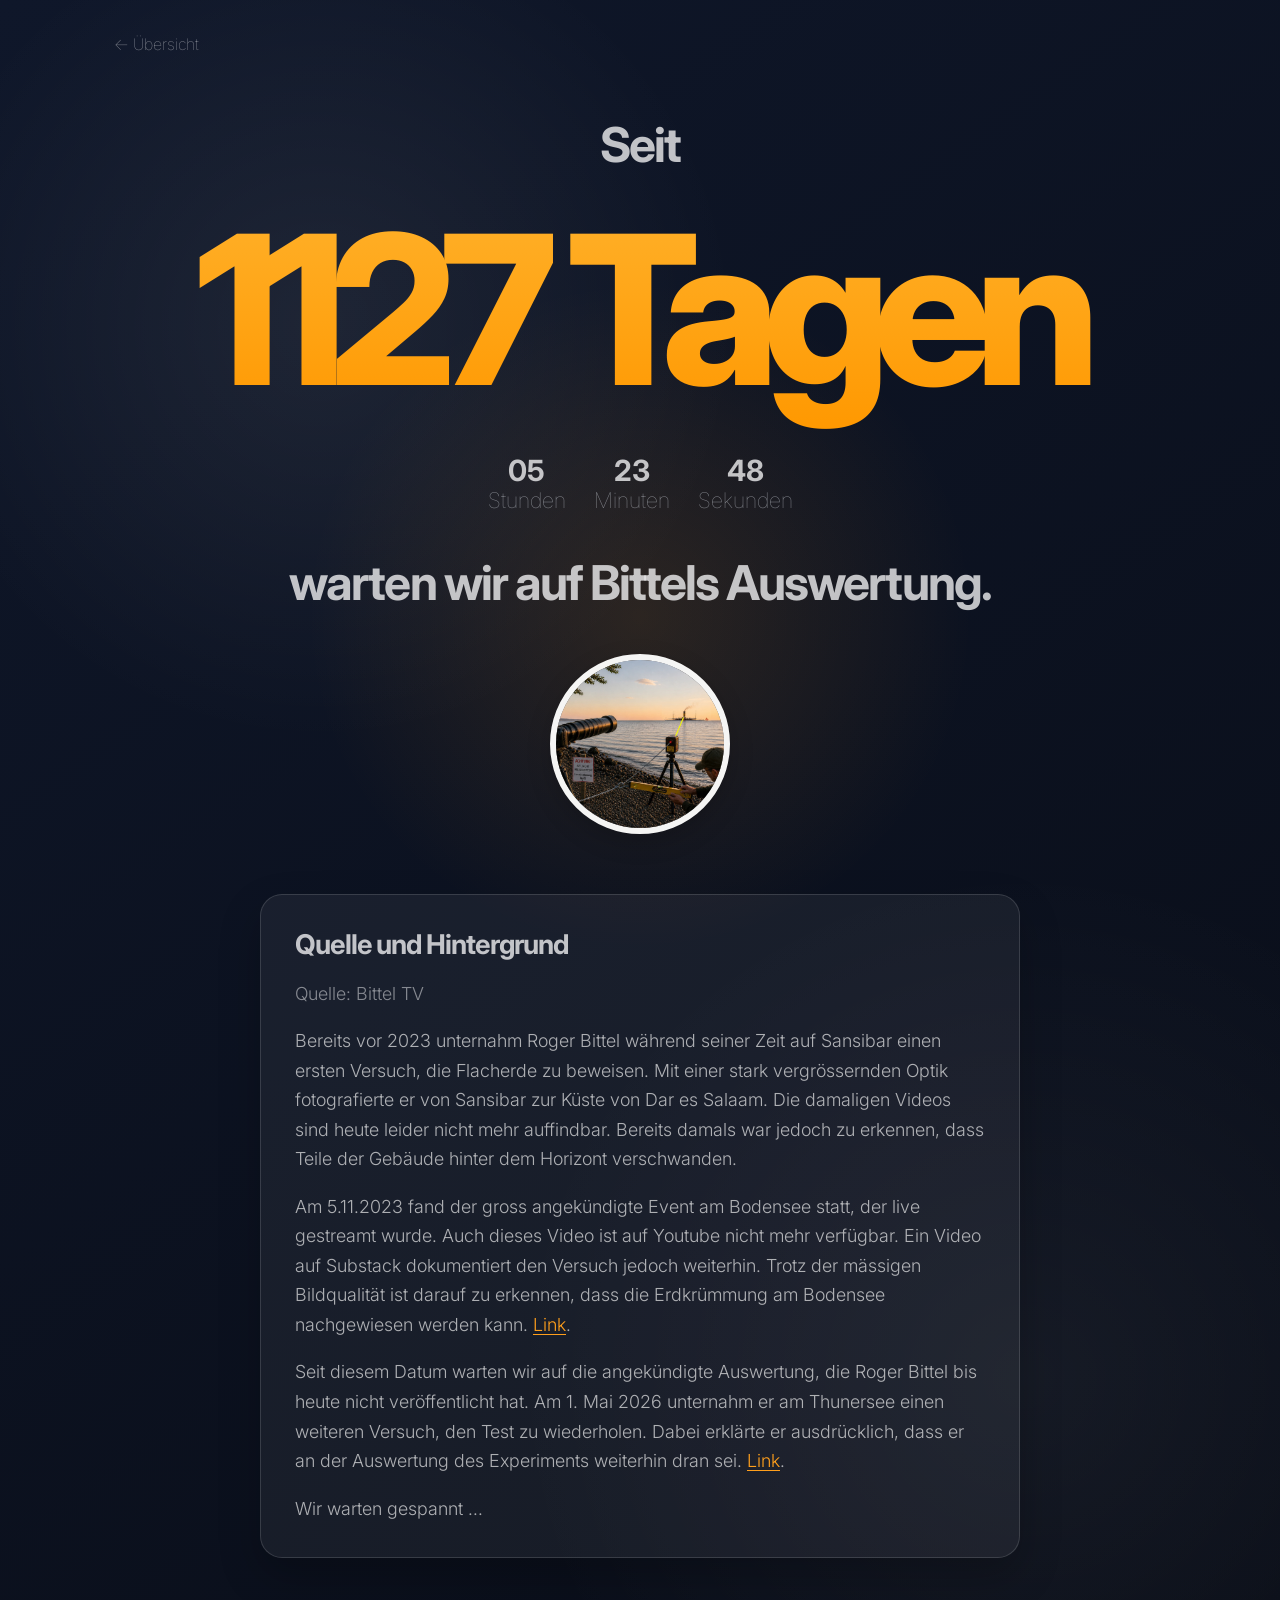
==== reality-checks/flacherdebeweis.html @ c2b37e0a "Update Workflow, add flacherde" ====
<!DOCTYPE html>
<html lang="de">
<!--
Hosted @: GitHub Pages
A FFC project page
-->
<head>
  <meta charset="utf-8">
  <meta name="viewport" content="width=device-width, initial-scale=1">
  <title>Flacherde | FFC Reality Checker</title>
  <link rel="preconnect" href="https://fonts.googleapis.com">
  <link rel="preconnect" href="https://fonts.gstatic.com" crossorigin>
  <link href="https://fonts.googleapis.com/css2?family=Inter:wght@100;300;700;800&display=swap" rel="stylesheet">
  <link rel="stylesheet" href="../css/style.css">
  <script defer src="../js/countdown.js"></script>
</head>

<body class="countdown-page">
  <header class="site-header">
    <a class="back-link" href="../index.html">← Übersicht</a>
  </header>

  <main class="countdown-main" data-count-mode="since" data-target-date="2023-11-05T00:00:00+01:00">
    <p class="label">Seit</p>

    <h1 class="countdown-title"><span id="days">–</span> Tagen</h1>

    <div class="subtime" aria-label="Zusätzlicher Zähler">
      <span><strong id="hours">–</strong>Stunden</span>
      <span><strong id="minutes">–</strong>Minuten</span>
      <span><strong id="seconds">–</strong>Sekunden</span>
    </div>

    <p class="label">warten wir auf Bittels Auswertung.</p>

    <img class="portrait" src="../img/flacherde--laser.png" alt="Flacherde Projekt Bodensee">

    <section class="info-box" aria-labelledby="flacherde-hintergrund">
      <h2 id="flacherde-hintergrund">Quelle und Hintergrund</h2>

      <p class="source">Quelle: Bittel TV</p>

      <p>Bereits vor 2023 unternahm Roger Bittel während seiner Zeit auf Sansibar einen ersten Versuch, die Flacherde zu beweisen. Mit einer stark vergrössernden Optik fotografierte er von Sansibar zur Küste von Dar es Salaam. Die damaligen Videos sind heute leider nicht mehr auffindbar. Bereits damals war jedoch zu erkennen, dass Teile der Gebäude hinter dem Horizont verschwanden.</p>

      <p>Am 5.11.2023 fand der gross angekündigte Event am Bodensee statt, der live gestreamt wurde. Auch dieses Video ist auf Youtube nicht mehr verfügbar. Ein Video auf Substack dokumentiert den Versuch jedoch weiterhin. Trotz der mässigen Bildqualität ist darauf zu erkennen, dass die Erdkrümmung am Bodensee nachgewiesen werden kann. <a href="https://schwurbeleieiei.substack.com/p/flacherde-fail" target="_blank" rel="noopener">Link</a>.</p>

      <p>Seit diesem Datum warten wir auf die angekündigte Auswertung, die Roger Bittel bis heute nicht veröffentlicht hat. Am 1. Mai 2026 unternahm er am Thunersee einen weiteren Versuch, den Test zu wiederholen. Dabei erklärte er ausdrücklich, dass er an der Auswertung des Experiments weiterhin dran sei. <a href="https://www.youtube.com/live/4jQVCaQJSF0?si=W2OOu3iBfOSeP1W_&t=314" target="_blank" rel="noopener">Link</a>.</p>


      <p>Wir warten gespannt ...</p>
    </section>
  </main>
</body>
</html>
---- css/style.css ----
:root {
  --bg: #0f172a;
  --fg: rgba(244, 244, 245, 0.62);
  --fg-strong: rgba(244, 244, 245, 0.78);
  --muted: rgba(199, 203, 211, 0.62);
  --accent: #ff9f1c;
  --accent-top: #ffb22c;
  --accent-bottom: #ff9800;
  --ring: #f5f5f4;
}

* {
  box-sizing: border-box;
}

html,
body {
  margin: 0;
  min-height: 100%;
}

body {
  min-height: 100vh;
  color: var(--fg);
  font-family: Inter, ui-sans-serif, system-ui, -apple-system, BlinkMacSystemFont, "Segoe UI", Roboto, Helvetica, Arial, sans-serif;
  text-align: center;
  background:
    radial-gradient(circle at 50% 38%, rgba(255, 159, 28, 0.13), transparent 28%),
    radial-gradient(circle at 25% 20%, rgba(255, 255, 255, 0.07), transparent 26%),
    radial-gradient(circle at 80% 85%, rgba(255, 255, 255, 0.05), transparent 30%),
    linear-gradient(145deg, #0f172a 0%, #090d17 100%);
  overflow-x: hidden;
}

a {
  color: inherit;
  text-decoration: none;
}

.site-header {
  width: min(92vw, 1100px);
  margin: 0 auto;
  padding: 34px 24px 0;
  display: flex;
  justify-content: space-between;
  align-items: center;
}

.back-link {
  font-weight: 100;
  color: var(--fg);
}

.overview {
  width: min(92vw, 1100px);
  margin: 0 auto;
  padding: clamp(42px, 8vh, 86px) 24px;
}

.overview h1 {
  margin: 0 0 46px;
  font-size: clamp(2.4rem, 6vw, 5rem);
  color: var(--accent);
  letter-spacing: -0.07em;
  line-height: 0.95;
}

.overview-subline {
  margin: -30px 0 52px;
  font-size: clamp(1.2rem, 3vw, 2.5rem);
  line-height: 1.05;
  font-weight: 100;
  letter-spacing: -0.04em;
  color: var(--accent);
}

.grid {
  display: grid;
  grid-template-columns: repeat(auto-fit, minmax(210px, 1fr));
  gap: clamp(32px, 6vw, 56px);
}

.card {
  text-align: center;
}

.card a {
  display: block;
  transition: transform .22s ease;
}

.card-circle {
  width: clamp(145px, 22vw, 190px);
  aspect-ratio: 1 / 1;
  border-radius: 50%;
  border: 6px solid var(--ring);
  overflow: hidden;
  margin: 0 auto 18px;
  background: rgba(255, 255, 255, 0.06);
  box-shadow:
    inset 0 0 0 1px rgba(255, 255, 255, .52),
    0 8px 24px rgba(0, 0, 0, .18);
  display: grid;
  place-items: center;
  transition:
    transform .22s ease,
    border-color .22s ease,
    box-shadow .22s ease,
    background-color .22s ease;
}

.card-circle img {
  width: 100%;
  height: 100%;
  object-fit: cover;
  transition: transform .28s ease;
}

.card:hover .card-circle {
  transform: none;
  border-color: #ffb22c;
  box-shadow:
    inset 0 0 0 1px rgba(255,178,44,.85),
    0 14px 30px rgba(0,0,0,.28);
}

.card:hover .card-circle img {
  transform: scale(1.025);
}

.card:hover .card-title {
  color: #ffffff;
}

.card-title {
  margin: 0;
  font-weight: 700;
  color: var(--fg-strong);
  font-size: clamp(1.1rem, 2.5vw, 1.4rem);
}

.card-meta {
  margin: 6px 0 0;
  font-weight: 100;
  color: var(--fg);
}

.countdown-page {
  display: grid;
  place-items: center;
}

.countdown-main {
  width: min(92vw, 980px);
  padding: clamp(32px, 7vh, 72px) 24px;
  margin: 0 auto;
}

.label {
  margin: 0;
  font-size: clamp(1.35rem, 4vw, 3rem);
  line-height: 1.15;
  font-weight: 700;
  letter-spacing: -0.04em;
  color: var(--fg-strong);
}

.countdown-title {
  margin: 0.06em 0 0.10em;
  font-size: clamp(5rem, 17vw, 13rem);
  line-height: 1.2;
  font-weight: 800;
  letter-spacing: -0.08em;
  background: linear-gradient(180deg, var(--accent-top), var(--accent-bottom));
  -webkit-background-clip: text;
  background-clip: text;
  color: transparent;
}

.subtime {
  display: flex;
  justify-content: center;
  gap: clamp(12px, 3vw, 28px);
  margin: 0 0 clamp(22px, 5vh, 42px);
  color: var(--muted);
  font-size: clamp(0.9rem, 2.2vw, 1.35rem);
  font-weight: 100;
}

.subtime strong {
  display: block;
  color: var(--fg-strong);
  font-size: 1.35em;
  font-weight: 700;
  line-height: 1.1;
}

.portrait {
  display: block;
  width: clamp(115px, 21vw, 180px);
  aspect-ratio: 1 / 1;
  object-fit: cover;
  object-position: center;
  border-radius: 50%;
  border: 6px solid var(--ring);
  box-shadow:
    inset 0 0 0 1px rgba(255, 255, 255, .52),
    0 8px 24px rgba(0,0,0,.18);
  margin: clamp(22px, 5vh, 44px) auto clamp(22px, 5vh, 40px);
}

.date {
  margin: 0;
  font-size: clamp(1.25rem, 3vw, 2rem);
  color: var(--fg);
  font-weight: 100;
  letter-spacing: -0.02em;
}

.source {
  margin-top: 42px;
  font-size: 14px;
  font-weight: 100;
  color: rgba(244,244,245,.5);
}

.project-screenshot {
  display: block;
  width: min(92vw, 760px);
  height: auto;
  margin: 28px auto 0;
  border-radius: 18px;
  border: 1px solid rgba(245,245,244,.16);
  box-shadow: 0 18px 42px rgba(0,0,0,.26);
}

.info-box {
  width: min(92vw, 760px);
  margin: clamp(34px, 7vh, 60px) auto 0;
  padding: clamp(22px, 4vw, 34px);
  text-align: left;
  color: rgba(244,244,245,.68);
  background: rgba(255,255,255,.055);
  border: 1px solid rgba(245,245,244,.14);
  border-radius: 22px;
  box-shadow: 0 18px 42px rgba(0,0,0,.22);
}

.info-box h2 {
  margin: 0 0 18px;
  color: var(--fg-strong);
  font-size: clamp(1.2rem, 2.8vw, 1.7rem);
  line-height: 1.15;
  letter-spacing: -0.04em;
}

.info-box p {
  margin: 0 0 1em;
  font-size: clamp(1rem, 2.1vw, 1.12rem);
  line-height: 1.65;
  font-weight: 300;
}

.info-box p:last-child {
  margin-bottom: 0;
}

.info-box a {
  color: var(--accent);
  text-decoration: underline;
  text-decoration-thickness: 1px;
  text-underline-offset: 3px;
}

.is-expired .countdown-title {
  background: linear-gradient(180deg, #ff6b6b, #d93636);
  -webkit-background-clip: text;
  background-clip: text;
  color: transparent;
}

.is-expired .subtime strong {
  color: rgba(255, 160, 160, .86);
}
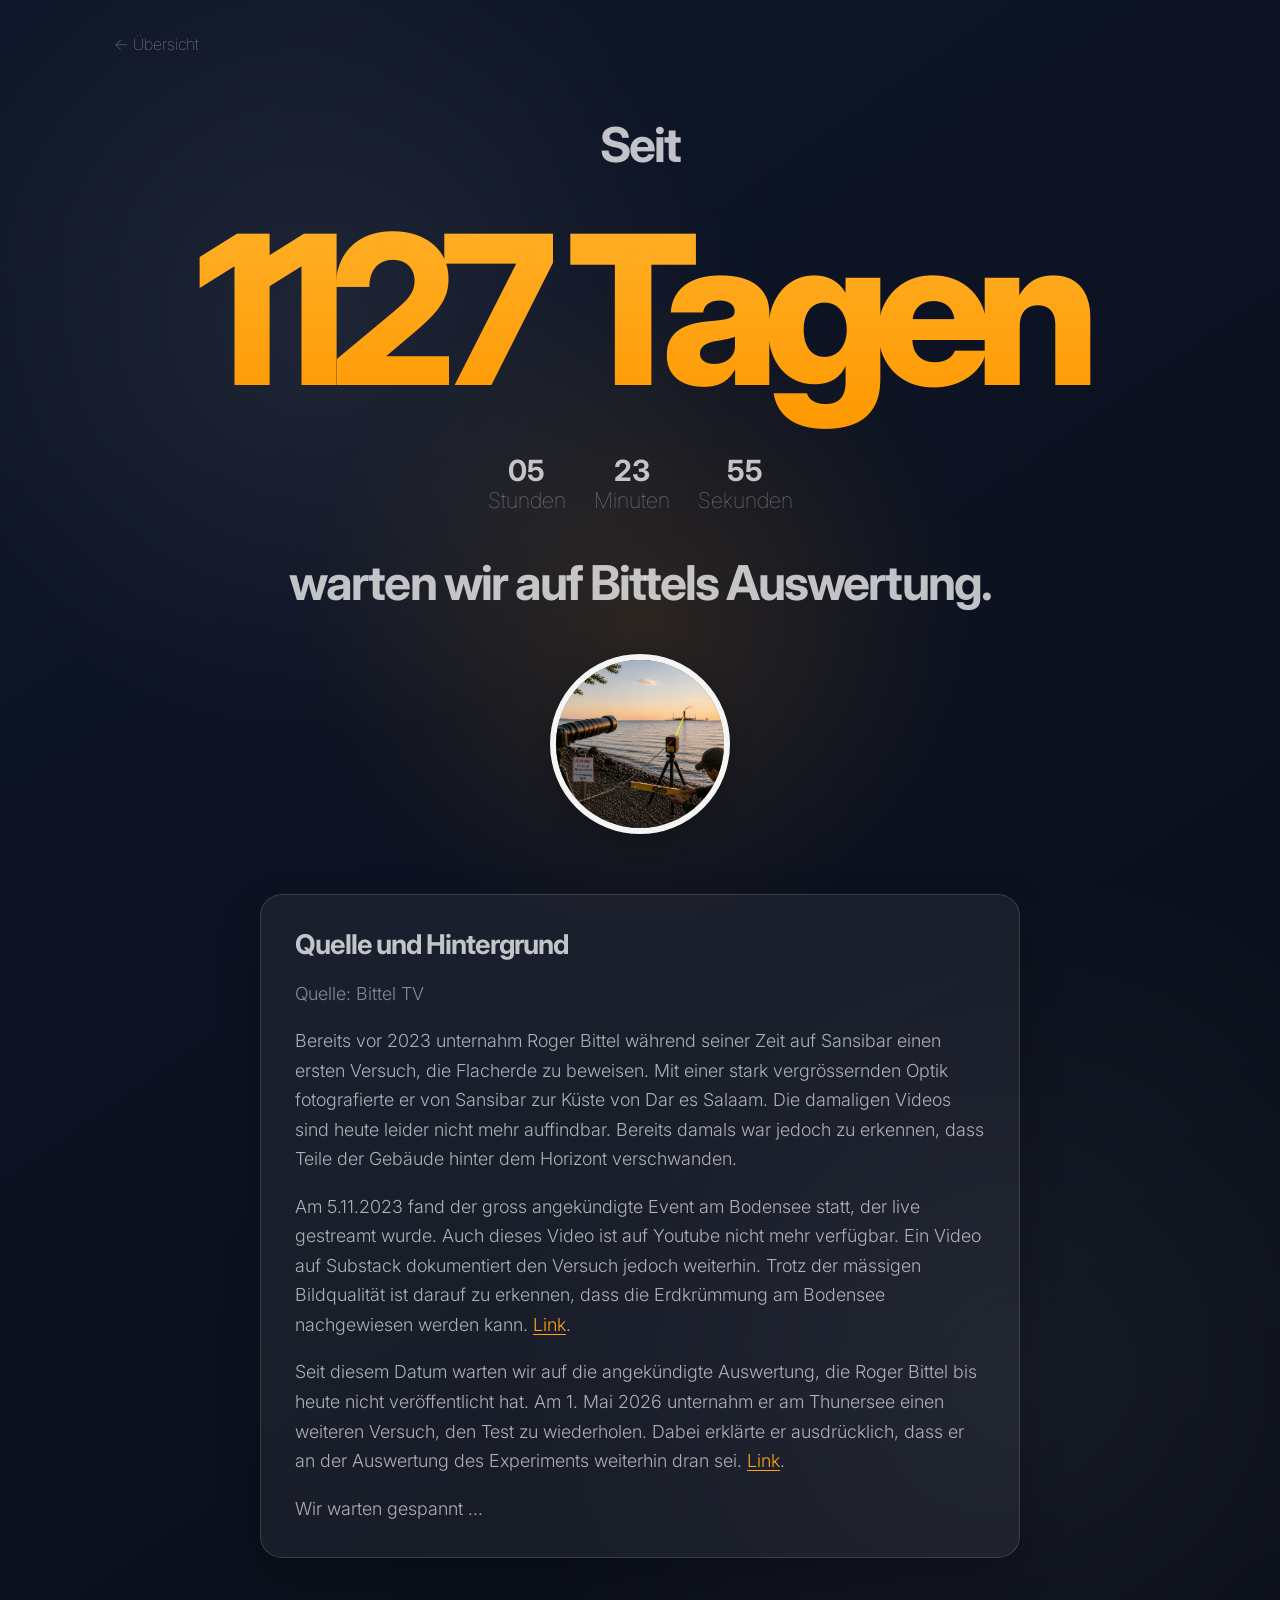
==== commit 03b1d08b: "Fixed area-label problems" ====
--- a/reality-checks/flacherdebeweis.html
+++ b/reality-checks/flacherdebeweis.html
@@ -25,7 +25,7 @@
 
     <h1 class="countdown-title"><span id="days">–</span> Tagen</h1>
 
-    <div class="subtime" aria-label="Zusätzlicher Zähler">
+    <div class="subtime">
       <span><strong id="hours">–</strong>Stunden</span>
       <span><strong id="minutes">–</strong>Minuten</span>
       <span><strong id="seconds">–</strong>Sekunden</span>
--- a/css/style.css
+++ b/css/style.css
@@ -225,13 +225,9 @@
 }
 
 .project-screenshot {
-  display: block;
-  width: min(92vw, 760px);
-  height: auto;
-  margin: 28px auto 0;
+  max-width: 100%;
+  border: 1px solid rgba(245,245,244,.16);
   border-radius: 18px;
-  border: 1px solid rgba(245,245,244,.16);
-  box-shadow: 0 18px 42px rgba(0,0,0,.26);
 }
 
 .info-box {
